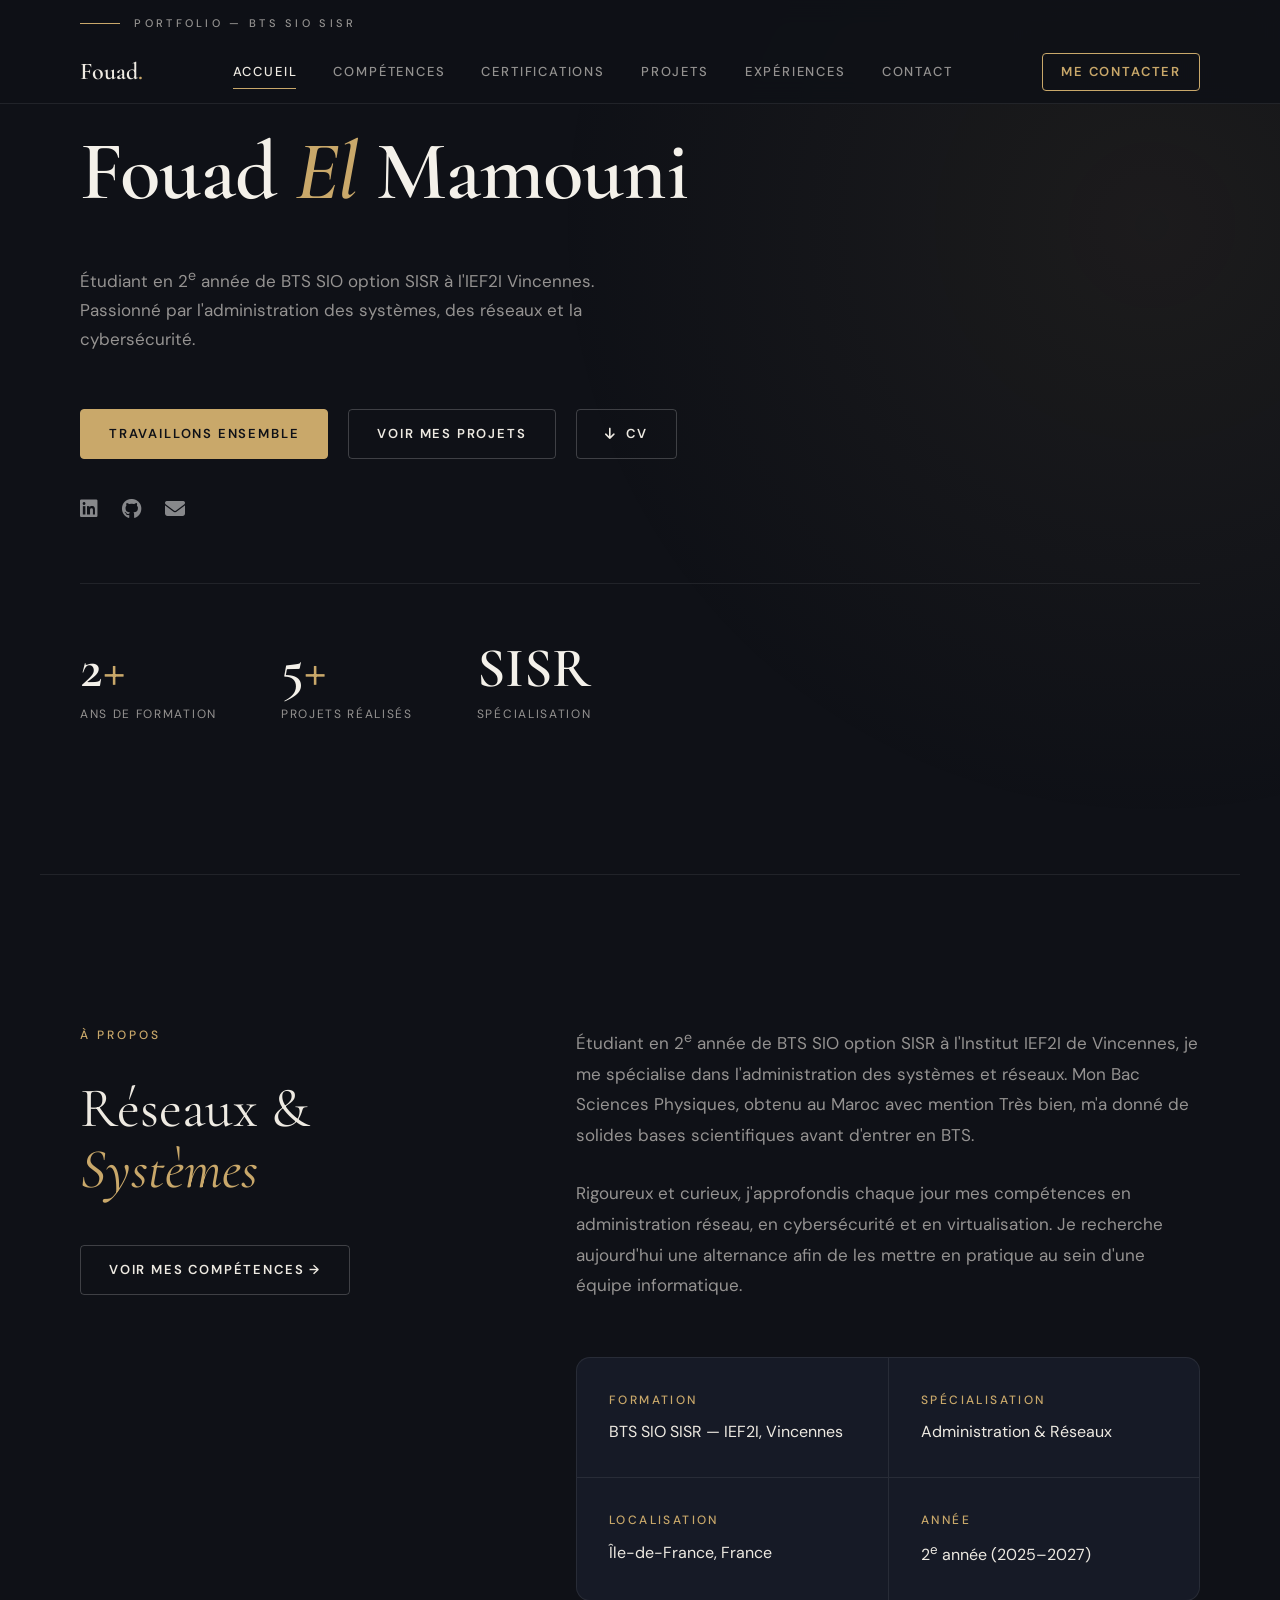
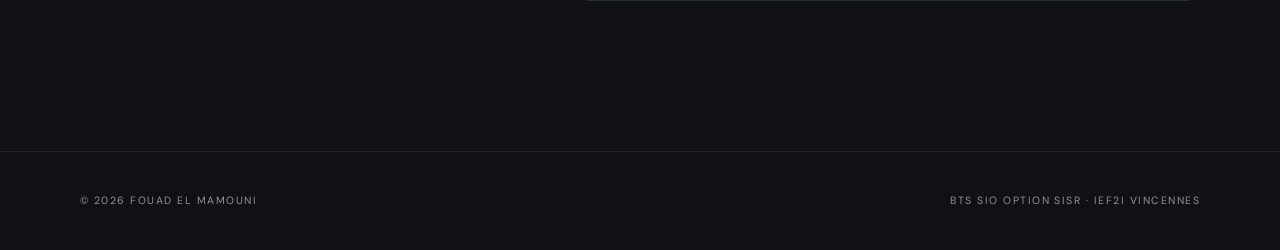
==== index.html @ dfbf0dc3 "Add files via upload" ====
<!DOCTYPE html>
<html lang="fr">
<head>
    <meta charset="UTF-8">
    <meta name="viewport" content="width=device-width, initial-scale=1.0">

    <title>Fouad El Mamouni — Portfolio BTS SIO SISR</title>
    <meta name="description" content="Portfolio de Fouad El Mamouni, étudiant en 2e année de BTS SIO option SISR à l'IEF2I Vincennes : administration systèmes, réseaux et cybersécurité.">
    <meta name="theme-color" content="#0F1117">

    <!-- Open Graph : aperçu lors d'un partage sur les réseaux sociaux -->
    <meta property="og:type" content="website">
    <meta property="og:title" content="Fouad El Mamouni — Portfolio BTS SIO SISR">
    <meta property="og:description" content="Portfolio de Fouad El Mamouni, étudiant en 2e année de BTS SIO option SISR à l'IEF2I Vincennes : administration systèmes, réseaux et cybersécurité.">
    <meta property="og:locale" content="fr_FR">
    <!-- À compléter quand le site sera en ligne :
    <meta property="og:url" content="https://votre-domaine.fr/index.html">
    <meta property="og:image" content="https://votre-domaine.fr/apercu.png">
    -->

    <!-- Google Fonts : Cormorant Garamond (titres) et DM Sans (texte, menu, boutons) -->
    <link rel="preconnect" href="https://fonts.googleapis.com">
    <link rel="preconnect" href="https://fonts.gstatic.com" crossorigin>
    <link href="https://fonts.googleapis.com/css2?family=Cormorant+Garamond:ital,wght@0,400;0,500;0,600;1,400;1,500;1,600&family=DM+Sans:wght@400;500;700&display=swap" rel="stylesheet">

    <!-- Font Awesome (version gratuite) : les icônes, chargées depuis le CDN cdnjs -->
    <link rel="stylesheet" href="https://cdnjs.cloudflare.com/ajax/libs/font-awesome/6.5.2/css/all.min.css" crossorigin="anonymous" referrerpolicy="no-referrer">

    <!-- Feuille de style commune à toutes les pages -->
    <link rel="stylesheet" href="style.css">
</head>
<body>

    <!-- Écran de chargement : il disparaît tout seul en CSS, même sans JavaScript -->
    <div class="ecran-chargement" aria-hidden="true">
        <div class="ecran-points"><span></span><span></span><span></span></div>
        <div class="ecran-barre"></div>
    </div>

    <!-- Barre dorée qui avance pendant le défilement (décorative) -->
    <div class="barre-progression" aria-hidden="true"></div>

    <header>
        <p class="etiquette etiquette-header">Portfolio — BTS SIO SISR</p>
        <a href="index.html" class="logo">Fouad<span>.</span></a>
        <nav aria-label="Menu principal">
            <ul>
                <li><a href="index.html" class="actif" aria-current="page">Accueil</a></li>
                <li><a href="competences.html">Compétences</a></li>
                <li><a href="certifications.html">Certifications</a></li>
                <li><a href="projets.html">Projets</a></li>
                <li><a href="experiences.html">Expériences</a></li>
                <li><a href="contact.html">Contact</a></li>
            </ul>
        </nav>
        <a href="contact.html" class="bouton bouton-contour bouton-header">Me contacter</a>
    </header>

    <main>
        <section id="accueil">
            <h1><span>Fouad</span> <em>El</em> <span>Mamouni</span></h1>
            <p class="presentation">Étudiant en 2<sup>e</sup> année de BTS SIO option SISR à l'IEF2I Vincennes. Passionné par l'administration des systèmes, des réseaux et la cybersécurité.</p>

            <div class="boutons">
                <a href="contact.html" class="bouton bouton-plein">Travaillons ensemble</a>
                <a href="projets.html" class="bouton bouton-contour">Voir mes projets</a>
                <!-- Téléchargement du CV : le fichier cv.pdf doit être à côté de index.html -->
                <a href="cv.pdf" download class="bouton bouton-contour"><i class="fa-solid fa-arrow-down" aria-hidden="true"></i>CV</a>
            </div>

            <!-- Icônes sociales : le texte lu par les lecteurs d'écran est dans aria-label -->
            <ul class="icones-sociales">
                <li>
                    <!-- LIEN LINKEDIN À AJOUTER : remplace # par l'adresse de ton profil -->
                    <a href="#" aria-label="LinkedIn"><i class="fa-brands fa-linkedin" aria-hidden="true"></i></a>
                </li>
                <li>
                    <!-- LIEN GITHUB À AJOUTER : remplace # par l'adresse de ton profil -->
                    <a href="#" aria-label="GitHub"><i class="fa-brands fa-github" aria-hidden="true"></i></a>
                </li>
                <li>
                    <a href="mailto:fouadmamouni50@gmail.com" aria-label="M'envoyer un e-mail"><i class="fa-solid fa-envelope" aria-hidden="true"></i></a>
                </li>
            </ul>

            <!-- Chiffres clés : le « + » doré est décoratif (aria-hidden) -->
            <ul class="chiffres-cles">
                <li>
                    <span class="chiffre">2<span class="plus" aria-hidden="true">+</span></span>
                    <span class="chiffre-texte">Ans de formation</span>
                </li>
                <li>
                    <span class="chiffre">5<span class="plus" aria-hidden="true">+</span></span>
                    <span class="chiffre-texte">Projets réalisés</span>
                </li>
                <li>
                    <span class="chiffre">SISR</span>
                    <span class="chiffre-texte">Spécialisation</span>
                </li>
            </ul>
        </section>

        <!-- À propos : 2 colonnes sur ordinateur (40 % / 60 %), 1 colonne sur mobile -->
        <section id="a-propos" class="a-propos">
            <!-- Colonne gauche : étiquette, titre et bouton -->
            <div>
                <p class="etiquette">À propos</p>
                <h2>Réseaux &amp; <em>Systèmes</em></h2>
                <a href="competences.html" class="bouton bouton-contour">Voir mes compétences <span aria-hidden="true">→</span></a>
            </div>

            <!-- Colonne droite : présentation et informations -->
            <div class="a-propos-texte">
                <p>Étudiant en 2<sup>e</sup> année de BTS SIO option SISR à l'Institut IEF2I de Vincennes, je me spécialise dans l'administration des systèmes et réseaux. Mon Bac Sciences Physiques, obtenu au Maroc avec mention Très bien, m'a donné de solides bases scientifiques avant d'entrer en BTS.</p>
                <p>Rigoureux et curieux, j'approfondis chaque jour mes compétences en administration réseau, en cybersécurité et en virtualisation. Je recherche aujourd'hui une alternance afin de les mettre en pratique au sein d'une équipe informatique.</p>

                <dl class="infos">
                    <div>
                        <dt>Formation</dt>
                        <dd>BTS SIO SISR — IEF2I, Vincennes</dd>
                    </div>
                    <div>
                        <dt>Spécialisation</dt>
                        <dd>Administration &amp; Réseaux</dd>
                    </div>
                    <div>
                        <dt>Localisation</dt>
                        <dd>Île-de-France, France</dd>
                    </div>
                    <div>
                        <dt>Année</dt>
                        <dd>2<sup>e</sup> année (2025–2027)</dd>
                    </div>
                </dl>
            </div>
        </section>
    </main>

    <footer>
        <div class="footer-contenu">
            <p>&copy; 2026 Fouad El Mamouni</p>
            <p>BTS SIO option SISR · IEF2I Vincennes</p>
        </div>
    </footer>

    <!-- Bouton rond pour remonter (c'est un lien : il fonctionne même sans JavaScript) -->
    <a href="#top" class="retour-haut" aria-label="Remonter en haut de la page">↑</a>

    <!-- Script commun à toutes les pages -->
    <script src="script.js"></script>

</body>
</html>
---- style.css ----
/* ===== 1. Variables : couleurs et polices, définies une seule fois ===== */
:root {
    --fond: #0F1117;                            /* fond très sombre */
    --or: #C9A86A;                              /* accent doré */
    --texte: #EEEAE2;                           /* blanc cassé */
    --texte-doux: rgba(238, 234, 226, 0.6);     /* gris clair (le blanc cassé, plus transparent) */
    --carte: rgba(255, 255, 255, 0.03);         /* fond des cartes, à peine plus clair */
    --bordure: rgba(255, 255, 255, 0.08);       /* bordure très fine */
    --bordure-forte: rgba(255, 255, 255, 0.18); /* bordure un peu plus visible (schéma) */
    --bordure-or: rgba(201, 168, 106, 0.45);    /* le doré, plus transparent */
    --fond-header: rgba(15, 17, 23, 0.85);      /* le fond, légèrement transparent */

    --serif: "Cormorant Garamond", Georgia, "Times New Roman", serif;
    --sans: "DM Sans", "Segoe UI", Arial, sans-serif;

    --rayon: 16px;                              /* arrondi des cartes */
    --espacement-lettres: 0.2em;                /* pour les majuscules espacées */

    --texte-nom: #F4F1EA;                       /* blanc cassé du grand nom de l'accueil */

    /* Le conteneur commun à toute la page (header, sections, footer) */
    --conteneur: 1200px;                        /* largeur maximale, marges comprises */
    --gouttiere: 20px;                          /* marge intérieure à gauche et à droite (40px sur ordinateur) */
    /* Marge à gauche et à droite d'un bloc pleine largeur (header, footer) pour que son contenu
       s'aligne sur le conteneur : au moins la gouttière, plus la moitié de l'espace au-delà de 1200px */
    --marge-conteneur: max(var(--gouttiere), calc((100% - var(--conteneur)) / 2 + var(--gouttiere)));

    --ecart-menu: 28px;                         /* écart entre les liens du menu (mobile) */
}

/* Entre 900 et 1199px : gouttière de 40px, liens du menu plus serrés (22px) */
@media (min-width: 900px) {
    :root {
        --gouttiere: 40px;
        --ecart-menu: 22px;
    }
}

/* À partir de 1200px : écart normal entre les liens du menu (36px) */
@media (min-width: 1200px) {
    :root {
        --ecart-menu: 36px;
    }
}

/* ===== 2. Base : réglages appliqués à toute la page ===== */
*,
*::before,
*::after {
    box-sizing: border-box; /* la bordure et le padding sont inclus dans la largeur */
}

html {
    scroll-behavior: smooth;    /* défilement doux vers les sections */
    scroll-padding-top: 8.5rem; /* laisse la place au header collant (3 lignes sur mobile) */
}

body {
    margin: 0;
    background-color: var(--fond);
    color: var(--texte);
    font-family: var(--sans);
    font-size: 16px;          /* taille du texte normal */
    line-height: 1.7;
    -webkit-font-smoothing: antialiased;
}

/* Halo lumineux très discret à droite, fixe pendant le défilement */
body::before {
    content: "";
    position: fixed;
    inset: 0;
    z-index: -1;            /* derrière tout le contenu */
    pointer-events: none;   /* ne bloque pas les clics */
    background: radial-gradient(circle at 90% 25%, rgba(201, 168, 106, 0.07), transparent 45%);
}

h1, h2, h3 {
    font-family: var(--serif);
    font-weight: 500;
    line-height: 1.1;
    margin: 0 0 1rem;
}

p {
    margin: 0 0 1rem;
}

a {
    color: var(--or);
    text-underline-offset: 4px;
}

/* Le mot mis en valeur dans les grands titres : italique doré */
h1 em,
h2 em {
    font-style: italic;
    color: var(--or);
}

/* Contour doré visible quand on navigue au clavier (touche Tab) */
a:focus-visible {
    outline: 1px solid var(--or);
    outline-offset: 4px;
    border-radius: 4px;
}

/* ===== 3. Barre de progression du défilement (pilotée par le JavaScript) ===== */
.barre-progression {
    position: fixed;
    top: 0;
    left: 0;
    z-index: 30;
    width: 100%;
    height: 2px;
    background-color: var(--or);
    transform: scaleX(0);       /* 0 = vide, 1 = pleine largeur */
    transform-origin: left;
}

/* ===== 4. Header collé en haut de l'écran ===== */
/* Sur mobile : l'étiquette, puis le logo et le bouton, puis le menu qui défile horizontalement */
header {
    position: sticky;
    top: 0;
    z-index: 20; /* reste au-dessus du contenu pendant le défilement */
    display: flex;
    flex-wrap: wrap;
    align-items: center;
    justify-content: space-between;
    column-gap: 16px; /* espace minimum entre le logo, le menu et le bouton */
    /* le fond reste sur toute la largeur, mais le contenu s'aligne sur le conteneur */
    padding: 14px var(--marge-conteneur) 0; /* header moins haut (avant : 1rem en haut) */
    background-color: var(--fond-header);
    backdrop-filter: blur(12px);          /* floute le contenu qui passe dessous */
    -webkit-backdrop-filter: blur(12px);  /* même chose pour Safari */
    border-bottom: 1px solid var(--bordure);
}

/* L'étiquette « PORTFOLIO — BTS SIO SISR » au-dessus, sur toute la largeur :
   texte gris clair, petite ligne dorée devant.
   « header .etiquette-header » est plus précis que « .etiquette » (section 7) : ses réglages l'emportent */
header .etiquette-header {
    flex-basis: 100%;
    gap: 0.9rem;
    margin-bottom: 8px;   /* seulement 8px d'écart avec la ligne du logo */
    color: var(--texte-doux);
    font-size: 11px;
    letter-spacing: 0.3em;
}

/* La petite ligne dorée devant l'étiquette du header (les étiquettes des sections n'en ont plus) */
header .etiquette-header::before {
    content: "";
    flex-shrink: 0;
    width: 2.5rem;
    height: 1px;
    background-color: var(--or);
}

/* « Fouad. » en serif, avec le point en doré : 24px */
.logo {
    font-family: var(--serif);
    font-size: 24px;
    font-weight: 600;
    line-height: 1;
    color: var(--texte);
    text-decoration: none;
}

.logo span {
    color: var(--or);
}

/* Le menu passe sous le logo, sur toute la largeur, et défile horizontalement */
nav {
    order: 3;
    width: calc(100% + 2 * var(--gouttiere));   /* va jusqu'aux bords de l'écran */
    margin: 0.5rem calc(-1 * var(--gouttiere)) 0;
    overflow-x: auto;
    scrollbar-width: none;        /* cache la barre de défilement (Firefox) */
}

nav::-webkit-scrollbar {
    display: none;                /* cache la barre de défilement (Chrome, Safari) */
}

nav ul {
    display: flex;
    gap: var(--ecart-menu);       /* 28px sur mobile, 22px de 900 à 1199px, 36px dès 1200px (voir :root) */
    width: max-content;           /* les liens restent sur une seule ligne */
    margin: 0;
    padding: 0 var(--gouttiere);  /* le 1er lien s'aligne sur le logo */
    list-style: none;
}

nav a {
    position: relative;
    display: block;
    padding: 0.7rem 0;
    color: var(--texte-doux);
    font-size: 13px;              /* une seule taille, sur toutes les largeurs d'écran */
    font-weight: 500;
    letter-spacing: 0.14em;
    text-transform: uppercase;
    text-decoration: none;
    white-space: nowrap;
    transition: color 0.25s;
}

/* Le soulignement doré, caché par défaut (largeur 0) */
nav a::after {
    content: "";
    position: absolute;
    left: 0;
    right: 0.14em; /* compense l'espace après la dernière lettre */
    bottom: 0.35rem;
    height: 1px;
    background-color: var(--or);
    transform: scaleX(0);
    transform-origin: left;
    transition: transform 0.3s;
}

/* Au survol et sur la section active (classe ajoutée par le JavaScript) */
nav a:hover,
nav a.actif {
    color: var(--texte);
}

nav a:hover::after,
nav a.actif::after {
    transform: scaleX(1);
}

/* Le bouton « Me contacter » du header : rectangulaire, plus compact, bordure et texte dorés ;
   caché sous 900px (il réapparaît plus bas).
   « header .bouton-header » est plus précis que « .bouton » (section 5) : ses réglages l'emportent */
header .bouton-header {
    display: none;
    padding: 10px 18px;
    font-size: 13px;
    border-color: var(--or);
    color: var(--or);
    white-space: nowrap;
}

header .bouton-header:hover {
    background-color: var(--or);
    border-color: var(--or);
    color: var(--fond);
}

/* ===== 5. Boutons (les mêmes sur tout le site) ===== */
/* Base commune : rectangulaires avec coins légèrement arrondis (plus de pilule),
   DM Sans 13px, graisse 600, majuscules espacées */
.bouton {
    display: inline-block;
    padding: 16px 28px;
    border: 1px solid var(--or);
    border-radius: 4px;
    font-family: var(--sans);
    font-size: 13px;
    font-weight: 600;
    line-height: 1.2;
    letter-spacing: 0.14em;
    text-transform: uppercase;
    text-decoration: none;
    text-align: center;
    transition: background-color 0.25s, color 0.25s, border-color 0.25s, transform 0.25s, box-shadow 0.25s;
}

/* Bouton plein : fond doré, texte sombre */
.bouton-plein {
    background-color: var(--or);
    color: var(--fond);
}

.bouton-plein:hover {
    transform: translateY(-2px);
    box-shadow: 0 10px 30px rgba(201, 168, 106, 0.25);
}

/* Bouton à bordure : bordure fine gris clair, texte blanc ; la bordure devient dorée au survol */
.bouton-contour {
    background-color: transparent;
    border-color: rgba(255, 255, 255, 0.2);
    color: var(--texte);
}

.bouton-contour:hover {
    border-color: var(--or);
}

/* Groupe de boutons (passent l'un sous l'autre si l'écran est étroit) */
.boutons {
    display: flex;
    flex-wrap: wrap;
    gap: 1rem;
}

/* ===== 6. Sections : beaucoup d'espace et une fine ligne de séparation ===== */
/* Chaque section est le conteneur commun : 1200px maximum, centré, gouttière à gauche et à droite */
section {
    max-width: var(--conteneur);
    margin: 0 auto;
    padding: 5.5rem var(--gouttiere);
}

section + section {
    border-top: 1px solid var(--bordure);
}

/* Grand titre de section (le même sur toutes les pages, dont « Réseaux & Systèmes ») :
   38px minimum, 4,5 % de l'écran, 56px maximum.
   .titre-page : le titre principal (h1) des pages autres que l'accueil, même style qu'un h2 */
h2,
.titre-page {
    font-size: clamp(38px, 4.5vw, 56px);
    font-weight: 400;
    line-height: 1.1;
    max-width: 16ch;
    margin-bottom: 3rem;
}

/* Sous le titre de page vient une phrase d'introduction : moins d'espace */
.titre-page {
    margin-bottom: 1.5rem;
}

/* ===== 7. Étiquette dorée de section (la même sur toutes les pages) ===== */
/* Juste le texte doré en majuscules espacées, sans ligne devant : 13px, espacement 0.25em */
.etiquette {
    display: flex;
    align-items: center;
    margin-bottom: 32px;   /* espace entre l'étiquette et le titre */
    color: var(--or);
    font-size: 12px;
    font-weight: 500;
    letter-spacing: 0.25em;
    text-transform: uppercase;
}

/* ===== 8. Accroche ===== */
/* Un petit espace en haut pour que le nom ne touche pas le header */
#accueil {
    padding-top: 24px;
}

/* Le nom en très grand, sur une seule ligne : « Fouad El Mamouni ».
   Taille fluide : 40px minimum, 6,5 % de la largeur de l'écran, 92px maximum.
   Sur un écran étroit, il passe à la ligne entre les mots, jamais au milieu d'un mot */
#accueil h1 {
    margin: 0;
    font-family: var(--serif);
    font-size: clamp(40px, 6.5vw, 92px);
    font-weight: 600;
    line-height: 1.05;
    letter-spacing: -0.01em;
    color: var(--texte-nom);  /* « Fouad » et « Mamouni » */
    overflow-wrap: normal;    /* ne coupe jamais un mot */
    hyphens: none;            /* pas de trait d'union automatique */
}

/* « El » : italique doré, même graisse que le reste du nom */
#accueil h1 em {
    font-style: italic;
    font-weight: 600;
    color: var(--or);
}

/* Le texte de présentation : 17px, gris clair, 540px de large au maximum
   (une seule règle, sur toutes les largeurs d'écran) */
.presentation {
    max-width: 540px;
    margin: 48px 0 56px;
    color: var(--texte-doux);
    font-size: 17px;
    line-height: 1.7;
}

/* Les boutons de l'accroche : 20px d'écart */
#accueil .boutons {
    gap: 20px;
}

/* Les icônes sociales sous les boutons : seules (sans cercle ni fond), côte à côte, 24px d'écart */
.icones-sociales {
    display: flex;
    gap: 24px;
    margin: 40px 0 0;
    padding: 0;
    list-style: none;
}

.icones-sociales a {
    display: block;
    color: rgba(255, 255, 255, 0.5);   /* gris clair */
    font-size: 20px;
    line-height: 1;
    transition: color 0.25s;
}

/* Dorées au survol */
.icones-sociales a:hover {
    color: var(--or);
}

/* Les chiffres clés : une fine ligne grise sur toute la largeur, 64px sous les icônes,
   puis 3 éléments côte à côte, alignés à gauche, 64px d'écart ;
   sur un écran étroit, ils passent à la ligne proprement */
.chiffres-cles {
    display: flex;
    flex-wrap: wrap;
    gap: 32px 64px;
    margin: 64px 0 0;
    padding: 56px 0 0;
    border-top: 1px solid var(--bordure);
    list-style: none;
}

/* Le chiffre (ou « SISR ») : Cormorant Garamond, 56px, blanc cassé */
.chiffre {
    display: block;
    font-family: var(--serif);
    font-size: 56px;
    font-weight: 600;
    line-height: 1;
    color: var(--texte-nom);
}

/* Le « + » doré décoratif après le chiffre, même taille */
.chiffre .plus {
    color: var(--or);
}

/* Le texte sous le chiffre : 12px, majuscules espacées, gris, 8px sous le chiffre */
.chiffre-texte {
    display: block;
    margin-top: 8px;
    color: var(--texte-doux);
    font-size: 12px;
    letter-spacing: 0.14em;
    text-transform: uppercase;
}

/* ===== 8 bis. À propos ===== */
/* Sur mobile : une seule colonne */
.a-propos {
    display: grid;
    grid-template-columns: 1fr;
    gap: 2.5rem;
}

.a-propos h2 {
    margin-bottom: 44px;   /* espace entre le titre et le bouton (avant : 32px) */
}

.a-propos h2 em {
    display: block; /* « Systèmes » passe à la ligne */
}

/* Les 2 paragraphes : 17px, gris clair, interligne confortable, 28px entre les deux
   (une seule règle, sur toutes les largeurs d'écran) */
.a-propos-texte p {
    margin-bottom: 28px;
    color: var(--texte-doux);
    font-size: 17px;
    line-height: 1.8;
}

/* La grille d'informations : 4 cases en 2 × 2 (sur toutes les tailles d'écran),
   dans un cadre arrondi au fond un peu plus clair et légèrement bleuté */
.infos {
    display: grid;
    grid-template-columns: repeat(2, minmax(0, 1fr));
    margin: 56px 0 0;     /* espace entre le texte et la grille (avant : 40px) */
    background-color: #161A26;
    border: 1px solid var(--bordure);
    border-radius: 14px;
    overflow: hidden; /* les coins arrondis s'appliquent aussi aux cases */
}

/* Sur mobile, les cases ne font que 175px de large : 20px de marge intérieure (32px plus bas, dès 768px) */
.infos div {
    padding: 20px;
}

/* Fines lignes de séparation : sous la 1re rangée (cases 3 et 4), et entre les 2 colonnes (cases 2 et 4) */
.infos div:nth-child(n + 3) {
    border-top: 1px solid var(--bordure);
}

.infos div:nth-child(even) {
    border-left: 1px solid var(--bordure);
}

/* Étiquette de la case : 12px (une seule règle) */
.infos dt {
    margin-bottom: 0.5rem;
    color: var(--or);
    font-size: 12px;
    font-weight: 500;
    letter-spacing: var(--espacement-lettres);
    text-transform: uppercase;
}

/* Valeur de la case : 16px (une seule règle) */
.infos dd {
    margin: 0;
    color: var(--texte);
    font-size: 16px;
}

/* ===== 8 ter. Compétences ===== */
/* Titre sur 2 lignes : le mot en italique doré passe à la ligne */
.titre-2-lignes em {
    display: block;
}

/* Phrase d'introduction, avec une fine ligne de séparation en dessous */
.intro-section {
    max-width: 62ch;
    margin-bottom: 3rem;
    padding-bottom: 3rem;
    border-bottom: 1px solid var(--bordure);
    color: var(--texte-doux);
    font-size: 1.05rem;
}

/* Les mots en gras blanc dans les paragraphes gris */
#competences strong {
    color: var(--texte);
    font-weight: 700;
}

/* Base commune : carte d'introduction, cartes de compétences, carte projet */
.carte-intro,
.carte-competence,
.carte-projet {
    background-color: var(--carte);
    border: 1px solid var(--bordure);
    border-radius: var(--rayon);
}

/* Carte d'introduction : bordure dorée plus épaisse à gauche */
.carte-intro {
    padding: 2rem 1.5rem;
    border-left: 3px solid var(--or);
}

.carte-intro p {
    color: var(--texte-doux);
}

/* Petites pastilles avec icône (fond sombre, bordure fine) */
.pastilles {
    display: flex;
    flex-wrap: wrap;
    gap: 0.6rem;
    margin: 1.75rem 0 0;
    padding: 0;
    list-style: none;
}

.pastilles li {
    display: inline-flex;
    align-items: center;
    gap: 0.5rem;
    padding: 0.45rem 0.95rem;
    background-color: var(--fond);
    border: 1px solid var(--bordure-forte);
    border-radius: 999px;
    font-size: 0.82rem;
}

.pastilles i {
    color: var(--or);
}

/* Une catégorie : icône dorée + titre serif, fine ligne en dessous */
.categorie {
    margin-top: 4.5rem;
}

.titre-categorie {
    display: flex;
    align-items: center;
    gap: 0.85rem;
    margin-bottom: 2rem;
    padding-bottom: 1.1rem;
    border-bottom: 1px solid var(--bordure);
    font-size: 1.9rem;
}

.titre-categorie i {
    color: var(--or);
    font-size: 1.1rem;
}

/* La grille de cartes : 1 colonne sur mobile (2 et 3 colonnes plus bas, dans les media queries) */
.grille-competences {
    display: grid;
    grid-template-columns: 1fr;
    gap: 1.25rem;
}

/* Une carte de compétence : en colonne, pour pouvoir pousser les étiquettes en bas */
.carte-competence {
    display: flex;
    flex-direction: column;
    padding: 1.75rem 1.5rem;
    transition: border-color 0.3s;
}

.carte-competence:hover {
    border-color: var(--bordure-or);
}

.carte-competence h4 {
    display: flex;
    align-items: center;
    gap: 0.75rem;
    margin: 0 0 0.75rem;
    font-family: var(--sans);
    font-size: 1rem;
    font-weight: 700;
    color: var(--texte);
}

.carte-competence h4 i {
    width: 1.25rem;       /* toutes les icônes ont la même largeur : les titres sont alignés */
    text-align: center;
    color: var(--or);
}

.carte-competence p {
    margin-bottom: 1.5rem;
    color: var(--texte-doux);
    font-size: 0.92rem;
}

/* Les étiquettes en majuscules, poussées en bas de la carte par margin-top: auto */
.tags {
    display: flex;
    flex-wrap: wrap;
    gap: 0.45rem;
    margin: auto 0 0;
    padding: 0;
    list-style: none;
}

.tags li {
    padding: 0.3rem 0.75rem;
    border: 1px solid var(--bordure-or);
    border-radius: 999px;
    color: var(--or);
    font-size: 0.62rem;
    font-weight: 500;
    letter-spacing: 0.14em;
    text-transform: uppercase;
}

/* Qualités professionnelles : grandes pastilles arrondies */
.qualites {
    display: flex;
    flex-wrap: wrap;
    gap: 0.85rem;
    margin: 0;
    padding: 0;
    list-style: none;
}

.qualites li {
    display: inline-flex;
    align-items: center;
    gap: 0.7rem;
    padding: 0.85rem 1.4rem;
    background-color: var(--carte);
    border: 1px solid var(--bordure);
    border-radius: 999px;
    color: var(--texte);
    font-size: 0.95rem;
}

.qualites i {
    color: var(--or);
}

/* Carte « Projet d'avenir » */
.carte-projet {
    margin-top: 4.5rem;
    padding: 2.5rem 1.5rem;
}

.carte-projet .etiquette-carte {
    display: flex;
    align-items: center;
    gap: 0.6rem;
}

.carte-projet h3 {
    font-size: clamp(2.2rem, 6vw, 3.4rem);
    font-weight: 400;
    margin-bottom: 1.5rem;
}

.carte-projet h3 em {
    font-style: italic;
    color: var(--or);
}

.carte-projet p {
    max-width: 62ch;
    color: var(--texte-doux);
}

/* Le parcours : pastilles reliées par des flèches (vers le bas sur mobile) */
.parcours {
    display: flex;
    flex-direction: column;
    align-items: flex-start;
    gap: 0.75rem;
    margin: 2rem 0 2.5rem;
    padding: 0;
    list-style: none;
}

.parcours li {
    display: flex;
    flex-direction: column;
    align-items: flex-start;
    gap: 0.75rem;
}

/* La flèche dorée avant chaque étape sauf la 1re ; « / "" » la cache aux lecteurs d'écran */
.parcours li + li::before {
    content: "→";
    content: "→" / "";
    margin-left: 1.25rem;
    color: var(--or);
    font-size: 1.3rem;
    line-height: 1;
    transform: rotate(90deg); /* la flèche pointe vers le bas */
}

.parcours span {
    padding: 0.7rem 1.2rem;
    background-color: var(--fond);
    border: 1px solid var(--bordure-or);
    border-radius: 1.5rem;
    font-size: 0.88rem;
}

/* Espace entre l'icône et le texte dans un bouton */
.bouton i {
    margin-right: 0.6rem;
}

/* ===== 9. Étiquette dorée en haut d'une carte (ex : « PROJET D'AVENIR » dans competences.html) ===== */
.etiquette-carte {
    margin-bottom: 1rem;
    color: var(--or);
    font-size: 12px;          /* même taille que les autres étiquettes dorées */
    font-weight: 500;
    letter-spacing: var(--espacement-lettres);
    text-transform: uppercase;
}

/* ===== 12. Certifications ===== */
/* Texte caché à l'écran mais lu par les lecteurs d'écran (réutilisable partout) */
.visuellement-cache {
    position: absolute;
    width: 1px;
    height: 1px;
    margin: -1px;
    padding: 0;
    overflow: hidden;
    clip: rect(0, 0, 0, 0);
    white-space: nowrap;
    border: 0;
}

/* Une sous-partie : étiquette + titre serif dont un mot est en italique doré */
.sous-partie + .sous-partie {
    margin-top: 5rem;
}

.titre-sous-partie {
    font-size: clamp(2rem, 5vw, 2.8rem);
    font-weight: 400;
    margin-bottom: 2rem;
}

.titre-sous-partie em {
    font-style: italic;
    color: var(--or);
}

/* Grilles : 1 colonne sur mobile (2 colonnes sur ordinateur, voir plus bas) */
.grille-certifs,
.grille-parcours {
    display: grid;
    grid-template-columns: 1fr;
    gap: 1.5rem;
}

/* Base commune des cartes de cette section */
.carte-certif,
.carte-liste {
    padding: 2.25rem 1.5rem;
    background-color: var(--carte);
    border: 1px solid var(--bordure);
    border-radius: var(--rayon);
    transition: border-color 0.3s;
}

.carte-certif:hover,
.carte-liste:hover {
    border-color: var(--bordure-or);
}

/* Carte de formation : contenu centré, en colonne */
.carte-certif {
    display: flex;
    flex-direction: column;
    align-items: center;
    text-align: center;
}

.carte-certif h4 {
    margin: 0 0 0.4rem;
    font-family: var(--serif);
    font-size: 1.75rem;
    font-weight: 500;
    line-height: 1.15;
    color: var(--texte);
}

.organisme {
    margin-bottom: 0.4rem;
    color: var(--texte-doux);
    font-size: 0.85rem;
}

.date-certif {
    margin-bottom: 1.5rem;
    color: var(--or);
    font-size: 0.75rem;
    letter-spacing: 0.08em;
}

/* Les modules ANSSI : nom à gauche, score doré à droite, fines lignes */
.modules {
    width: 100%;
    margin: 0 0 1.75rem;
    padding: 0;
    list-style: none;
    text-align: left;
    font-size: 0.82rem;
}

.modules li {
    display: flex;
    justify-content: space-between;
    gap: 1rem;
    padding: 0.55rem 0;
    border-top: 1px solid var(--bordure);
    color: var(--texte-doux);
}

.modules li:last-child {
    border-bottom: 1px solid var(--bordure);
}

.score {
    flex-shrink: 0; /* le score ne passe jamais à la ligne */
    color: var(--or);
    font-weight: 500;
}

/* L'image du certificat, tout en haut de la carte (à la place de la médaille) :
   un clic ouvre le PDF dans un nouvel onglet */
.image-certif {
    display: block;
    width: 100%;
    margin-bottom: 1.5rem; /* espace avec le titre */
    cursor: zoom-in; /* loupe : on peut cliquer pour voir le certificat en grand */
}

/* Hauteur fixe (220px sur mobile, 260px à partir de 768px) : les deux images
   sont alignées côte à côte, chacune affichée en entier sur fond blanc */
.image-certif img {
    display: block;
    width: 100%;
    height: 220px;
    object-fit: contain;
    background-color: #fff;
    border: 1px solid var(--bordure-or); /* fine bordure dorée transparente */
    border-radius: 8px;
    box-shadow: 0 6px 18px rgba(0, 0, 0, 0.35); /* petite ombre */
    transition: transform 0.3s ease;
}

/* Léger zoom au survol (et au clavier) */
.image-certif:hover img,
.image-certif:focus-visible img {
    transform: scale(1.02);
}

/* Le bouton « Vérifier ↗ », poussé en bas de la carte */
/* (même taille que tous les boutons du site, pour la cohérence) */
.bouton-petit {
    margin-top: auto;
}

/* Cartes Diplômes et Langues */
.carte-liste h4 {
    display: flex;
    align-items: center;
    gap: 0.75rem;
    margin: 0 0 1.25rem;
    font-family: var(--serif);
    font-size: 1.6rem;
    font-weight: 500;
    color: var(--texte);
}

.carte-liste h4 i {
    color: var(--or);
    font-size: 1.05rem;
}

.lignes {
    margin: 0;
}

/* Chaque ligne : sur mobile, le détail passe sous le nom */
.lignes div {
    display: flex;
    flex-direction: column;
    gap: 0.2rem;
    padding: 0.95rem 0;
    border-top: 1px solid var(--bordure);
}

.lignes dt {
    color: var(--texte);
    font-weight: 500;
}

.lignes dd {
    margin: 0;
    color: var(--or);
    font-size: 0.85rem;
}

/* ===== 12 bis. Projets ===== */
/* --- Les 2 colonnes : l'une sous l'autre sur mobile --- */
.colonnes-projets {
    display: grid;
    grid-template-columns: 1fr;
    gap: 3.5rem 2rem;
    margin-top: 3.5rem;
}

/* En-tête de colonne : icône dans un carré, titre, et compteur à droite */
.entete-colonne {
    display: flex;
    align-items: center;
    gap: 0.9rem;
    margin-bottom: 0.4rem;
}

.icone-carre {
    display: grid;
    place-items: center;
    flex-shrink: 0;
    width: 2.5rem;
    height: 2.5rem;
    background-color: var(--fond);
    border: 1px solid var(--bordure-or);
    border-radius: 8px;
    color: var(--or);
}

.entete-colonne h3 {
    margin: 0;
    font-size: 1.8rem;
}

.compteur-colonne {
    display: grid;
    place-items: center;
    width: 2rem;
    height: 2rem;
    margin-left: auto; /* pousse le compteur tout à droite */
    border: 1px solid var(--bordure-or);
    border-radius: 50%;
    color: var(--or);
    font-size: 0.8rem;
    font-weight: 700;
}

.sous-titre-colonne {
    margin: 0 0 0 3.4rem; /* aligné avec le titre, après le carré */
    color: var(--texte-doux);
    font-size: 0.8rem;
}

.liste-projets {
    display: flex;
    flex-direction: column;
    gap: 1.5rem;
    margin-top: 1.5rem;
    padding-top: 1.5rem;
    border-top: 1px solid var(--bordure);
}

/* --- Une carte de projet --- */
.carte-projet-item {
    display: flex;
    flex-direction: column;
    overflow: hidden; /* la zone visuelle suit les coins arrondis */
    background-color: var(--carte);
    border: 1px solid var(--bordure);
    border-radius: var(--rayon);
    transition: border-color 0.3s;
}

.carte-projet-item:hover {
    border-color: var(--bordure-or);
}

/* La zone visuelle en haut : dégradé sombre avec un léger halo doré au centre */
.projet-visuel {
    position: relative; /* repère pour le badge et le grand numéro */
    display: flex;
    flex-direction: column;
    align-items: center;
    justify-content: center;
    gap: 1rem;
    height: 12rem;
    padding: 1.5rem;
    background:
        radial-gradient(circle at 50% 45%, rgba(201, 168, 106, 0.14), transparent 60%),
        linear-gradient(160deg, rgba(201, 168, 106, 0.06), rgba(15, 17, 23, 0.9));
    border-bottom: 1px solid var(--bordure);
}

.projet-visuel i {
    color: var(--or);
    font-size: 2.6rem;
}

.projet-visuel-titre {
    margin: 0;
    max-width: 26ch;
    color: var(--texte-doux);
    font-size: 0.62rem;
    letter-spacing: 0.22em;
    text-align: center;
    text-transform: uppercase;
}

/* Le badge « PROJET PERSO » / « EN STAGE » en haut à droite */
.badge {
    position: absolute;
    top: 1rem;
    right: 1rem;
    padding: 0.3rem 0.75rem;
    background-color: rgba(201, 168, 106, 0.12);
    border: 1px solid var(--bordure-or);
    border-radius: 999px;
    color: var(--or);
    font-size: 0.58rem;
    font-weight: 700;
    letter-spacing: 0.16em;
    text-transform: uppercase;
}

/* Le grand numéro très transparent en bas à droite */
.projet-numero {
    position: absolute;
    right: 1rem;
    bottom: 0.25rem;
    font-family: var(--serif);
    font-size: 4.5rem;
    font-style: italic;
    line-height: 1;
    color: rgba(201, 168, 106, 0.15);
}

/* Variante avec un schéma : zone plus haute (220px sur mobile, 320px à partir de 768px)
   et marges réduites pour que le cadre blanc prenne presque toute la place */
.projet-visuel-image {
    height: 220px;
    padding: 0.75rem;
}

/* Le badge et le numéro passent par-dessus le schéma, même pendant le zoom au survol.
   Le schéma est en « contain » : le badge tombe dans la bande blanche au-dessus du dessin,
   et le numéro, très transparent, ne cache rien */
.projet-visuel-image .badge,
.projet-visuel-image .projet-numero {
    z-index: 1;
}

/* Sur le fond blanc de l'image, le badge prend un fond sombre pour rester lisible */
.projet-visuel-image .badge {
    top: 0.75rem;
    right: 0.75rem;
    background-color: var(--fond-header);
}

/* Le cadre blanc autour du schéma (le schéma a un fond blanc) :
   toute la largeur de la zone, 8px de marge intérieure */
.cadre-schema {
    flex: 1;
    width: 100%;
    min-height: 0; /* permet à l'image de rétrécir dans la hauteur fixe */
    padding: 8px;
    background-color: #fff;
    border-radius: 0.75rem;
    cursor: zoom-in; /* loupe : on peut cliquer pour agrandir le schéma */
    transition: transform 0.3s ease;
}

/* Léger zoom au survol (et au clavier) pour montrer que le schéma est cliquable */
.cadre-schema:hover,
.cadre-schema:focus-visible {
    transform: scale(1.02);
}

/* Le schéma est affiché en entier, sans être coupé */
.cadre-schema img {
    display: block;
    width: 100%;
    height: 100%;
    object-fit: contain;
}

/* Variante avec un logo qui a déjà son propre fond (Zabbix) : pas de cadre blanc,
   le logo est centré dans la zone (220px sur mobile, 320px à partir de 768px) */
.projet-visuel-logo {
    height: 220px;
}

.projet-visuel-logo img {
    display: block;
    width: 240px;
    max-width: 100%; /* ne déborde jamais de la zone sur un petit écran */
    height: auto;
    border-radius: 6px; /* coins légèrement arrondis */
}

/* Variante « couverture » : la photo remplit toute la zone, sans cadre ni marge
   (220px sur mobile, 320px à partir de 768px, comme les zones avec image) */
.projet-visuel-couverture {
    height: 220px;
    padding: 0;
}

/* Le lien couvre toute la zone : un clic ouvre la photo en grand */
.lien-couverture {
    position: absolute;
    inset: 0;
    cursor: zoom-in; /* loupe : on peut cliquer pour agrandir la photo */
}

.lien-couverture img {
    display: block;
    width: 100%;
    height: 100%;
    object-fit: cover;
    object-position: center;
}

/* Léger dégradé sombre en bas de la photo pour que le numéro reste lisible */
.lien-couverture::after {
    content: "";
    position: absolute;
    inset: 0;
    background: linear-gradient(to bottom, transparent 45%, rgba(15, 17, 23, 0.7));
    pointer-events: none;
}

/* Le badge, la source et le numéro passent par-dessus la photo */
.projet-visuel-couverture .badge,
.projet-visuel-couverture .source-image,
.projet-visuel-couverture .projet-numero {
    z-index: 1;
}

/* Sur la photo, le badge prend un fond sombre pour rester lisible */
.projet-visuel-couverture .badge {
    background-color: var(--fond-header);
}

/* La source de l'image, en tout petit et en gris, dans le coin bas à gauche */
.source-image {
    position: absolute;
    left: 1rem;
    bottom: 0.75rem;
    color: var(--texte-doux);
    font-size: 11px;
    pointer-events: none; /* le clic passe à la photo en dessous */
}

/* Le contenu texte de la carte : il prend toute la hauteur libre */
.projet-corps {
    flex: 1;
    padding: 1.5rem;
}

.periode {
    margin-bottom: 0.4rem;
    color: var(--texte-doux);
    font-size: 0.75rem;
}

.projet-corps h4 {
    margin: 0 0 0.75rem;
    font-family: var(--serif);
    font-size: 1.6rem;
    font-weight: 500;
    line-height: 1.15;
    color: var(--texte);
}

.projet-corps > p:not(.periode) {
    margin-bottom: 1.25rem;
    color: var(--texte-doux);
    font-size: 0.92rem;
}

/* Étiquettes avec un petit point doré devant */
.tags-points {
    display: flex;
    flex-wrap: wrap;
    gap: 0.5rem 1.1rem;
    margin: 0;
    padding: 0;
    list-style: none;
}

.tags-points li {
    display: inline-flex;
    align-items: center;
    gap: 0.45rem;
    color: var(--texte);
    font-size: 0.66rem;
    font-weight: 500;
    letter-spacing: 0.14em;
    text-transform: uppercase;
}

.tags-points li::before {
    content: "";
    width: 5px;
    height: 5px;
    border-radius: 50%;
    background-color: var(--or);
}

/* Le bas de la carte, séparé par une fine ligne */
.projet-pied {
    padding: 1rem 1.5rem;
    border-top: 1px solid var(--bordure);
}

.bouton-preuves {
    display: inline-flex;
    align-items: center;
    gap: 0.55rem;
    padding: 0.5rem 0.9rem;
    border: 1px solid var(--bordure-forte);
    border-radius: 999px;
    color: var(--texte-doux);
    font-size: 0.66rem;
    font-weight: 500;
    letter-spacing: 0.14em;
    text-transform: uppercase;
    text-decoration: none;
    transition: border-color 0.25s, color 0.25s;
}

.bouton-preuves:hover {
    border-color: var(--or);
    color: var(--or);
}

.bouton-preuves i {
    color: var(--or);
}

/* Le petit compteur de preuves */
.compteur-preuves {
    display: grid;
    place-items: center;
    min-width: 1.35rem;
    height: 1.35rem;
    padding: 0 0.3rem;
    background-color: rgba(201, 168, 106, 0.15);
    border-radius: 999px;
    color: var(--or);
    font-size: 0.62rem;
    font-weight: 700;
    letter-spacing: 0;
}

/* ===== 12 ter. Expériences : frise verticale ===== */
/* La frise : la liste laisse une marge à gauche pour la ligne et les points */
.frise {
    position: relative; /* repère pour la ligne verticale */
    margin: 0;
    padding: 0 0 0 2.25rem;
    list-style: none;
}

/* La fine ligne dorée verticale, qui s'estompe vers le bas */
.frise::before {
    content: "";
    position: absolute;
    top: 0.5rem;
    bottom: 0;
    left: calc(0.55rem - 0.5px); /* centrée sous les points */
    width: 1px;
    background: linear-gradient(to bottom, var(--or), var(--bordure-or) 70%, transparent);
}

/* Une étape de la frise */
.etape-frise {
    position: relative; /* repère pour le point */
    padding-bottom: 4rem;
}

.etape-frise:last-child {
    padding-bottom: 0;
}

/* Le point doré entouré d'un cercle, posé sur la ligne */
.etape-frise::before {
    content: "";
    position: absolute;
    top: 0.55rem;
    left: -2.25rem;      /* revient dans la marge de gauche de la frise */
    width: 1.1rem;
    height: 1.1rem;
    border: 1px solid var(--or);
    border-radius: 50%;
    /* un petit disque doré au centre, entouré du fond sombre */
    background: radial-gradient(circle, var(--or) 0 3px, var(--fond) 3.5px);
    box-shadow: 0 0 0 5px rgba(201, 168, 106, 0.1); /* halo doré très léger */
}

/* En-tête d'une étape : titre puis badge (en dessous sur mobile) */
.frise-entete {
    display: flex;
    flex-direction: column;
    align-items: flex-start;
    gap: 0.85rem;
    margin-bottom: 0.9rem;
}

.frise-entete h3 {
    margin: 0;
    font-size: clamp(1.6rem, 4vw, 2.1rem);
    color: var(--texte);
}

/* Badge arrondi à bordure dorée, avec icône */
.badge-frise {
    display: inline-flex;
    align-items: center;
    gap: 0.5rem;
    flex-shrink: 0;
    padding: 0.4rem 0.85rem;
    border: 1px solid var(--bordure-or);
    border-radius: 999px;
    color: var(--or);
    font-size: 0.6rem;
    font-weight: 700;
    letter-spacing: 0.16em;
    text-transform: uppercase;
    white-space: nowrap;
}

/* Ligne d'infos : date et lieu, avec icônes dorées */
.frise-infos {
    display: flex;
    flex-wrap: wrap;
    gap: 0.4rem 1.5rem;
    margin: 0 0 1.1rem;
    padding: 0;
    list-style: none;
    color: var(--texte-doux);
    font-size: 0.82rem;
}

.frise-infos li {
    display: inline-flex;
    align-items: center;
    gap: 0.5rem;
}

.frise-infos i {
    color: var(--or);
}

.etape-frise > p {
    max-width: 70ch;
    color: var(--texte-doux);
}

/* Grille des missions : 1 colonne sur mobile (2 et 3 colonnes plus bas) */
.missions {
    display: grid;
    grid-template-columns: 1fr;
    gap: 0.9rem;
    margin: 1.75rem 0 0;
    padding: 0;
    list-style: none;
}

/* Une petite carte de mission : icône à gauche, texte à droite */
.missions li {
    display: flex;
    align-items: flex-start;
    gap: 0.85rem;
    padding: 1.1rem 1.2rem;
    background-color: var(--carte);
    border: 1px solid var(--bordure);
    border-radius: 12px;
    color: var(--texte-doux);
    font-size: 0.88rem;
    line-height: 1.55;
    transition: border-color 0.3s;
}

.missions li:hover {
    border-color: var(--bordure-or);
}

.missions i {
    flex-shrink: 0;
    width: 1.1rem;
    margin-top: 0.2rem;
    text-align: center;
    color: var(--or);
}

/* Les mots-clés en gras blanc */
.missions strong {
    color: var(--texte);
    font-weight: 700;
}

/* ===== 13. Contact ===== */
#contact {
    padding-bottom: 7rem;
}

/* Les 2 colonnes : l'une sous l'autre sur mobile */
.contact-colonnes {
    display: grid;
    grid-template-columns: 1fr;
    gap: 3rem;
}

.contact-texte {
    color: var(--texte-doux);
}

/* --- Carte des coordonnées --- */
.carte-contact {
    margin: 1.75rem 0 1.25rem;
    background-color: var(--carte);
    border: 1px solid var(--bordure);
    border-radius: var(--rayon);
    font-style: normal; /* le navigateur met <address> en italique par défaut */
}

.carte-contact ul {
    margin: 0;
    padding: 0;
    list-style: none;
}

/* Fine ligne entre chaque coordonnée */
.carte-contact li + li {
    border-top: 1px solid var(--bordure);
}

/* Une ligne : icône dorée, texte blanc, petite icône de lien à droite */
.ligne-contact {
    display: flex;
    align-items: center;
    gap: 1rem;
    padding: 1.1rem 1.25rem;
    color: var(--texte);
    font-size: 0.95rem;
    text-decoration: none;
    transition: color 0.25s;
}

a.ligne-contact:hover {
    color: var(--or);
}

.ligne-contact > i:first-child {
    width: 1.1rem;
    text-align: center;
    color: var(--or);
}

.ligne-contact span {
    flex: 1;
    min-width: 0;
    overflow-wrap: anywhere; /* l'adresse e-mail peut passer à la ligne sur petit écran */
}

.icone-lien {
    color: var(--texte-doux);
    font-size: 0.75rem;
}

/* Bouton sur toute la largeur (CV et envoi du formulaire) */
.bouton-large {
    display: block;
    width: 100%;
}

/* Un <button> n'hérite pas de la police : on la lui redonne, et un curseur main */
button.bouton {
    font-family: var(--sans);
    cursor: pointer;
}

/* --- Formulaire --- */
.formulaire {
    display: grid;
    gap: 1.25rem;
}

/* Nom et e-mail : l'un sous l'autre sur mobile, côte à côte sur ordinateur */
.champs-duo {
    display: grid;
    grid-template-columns: 1fr;
    gap: 1.25rem;
}

.champ {
    display: flex;
    flex-direction: column;
    gap: 0.5rem;
}

/* Étiquette en petites majuscules espacées grises */
.champ label {
    color: var(--texte-doux);
    font-size: 0.66rem;
    font-weight: 500;
    letter-spacing: var(--espacement-lettres);
    text-transform: uppercase;
}

/* L'astérisque des champs obligatoires */
.obligatoire {
    color: var(--or);
}

/* Les champs : fond légèrement plus clair, bordure fine, coins arrondis */
.champ input,
.champ textarea {
    width: 100%;
    padding: 0.9rem 1rem;
    background-color: var(--carte);
    border: 1px solid var(--bordure-forte);
    border-radius: 10px;
    color: var(--texte);
    font-family: var(--sans);
    font-size: 1rem; /* 16 px minimum : évite le zoom automatique sur iPhone */
    transition: border-color 0.25s, box-shadow 0.25s;
}

.champ textarea {
    min-height: 9rem;
    resize: vertical; /* on peut agrandir le message en hauteur seulement */
}

.champ input::placeholder,
.champ textarea::placeholder {
    color: rgba(238, 234, 226, 0.35);
}

/* Au focus : bordure dorée et halo doré léger (remplace le contour par défaut) */
.champ input:focus,
.champ textarea:focus {
    outline: none;
    border-color: var(--or);
    box-shadow: 0 0 0 3px rgba(201, 168, 106, 0.15);
}

/* Contour doré au clavier sur les boutons */
button:focus-visible {
    outline: 1px solid var(--or);
    outline-offset: 4px;
}

.note-formulaire {
    margin: -0.25rem 0 0;
    color: var(--texte-doux);
    font-size: 0.78rem;
    text-align: center;
}

/* ===== 14. Footer simple ===== */
/* Sur mobile : les 2 textes centrés l'un sous l'autre */
footer {
    padding: 2.5rem var(--marge-conteneur); /* aligné sur le conteneur, comme le header */
    border-top: 1px solid var(--bordure);
    color: var(--texte-doux);
    font-size: 0.66rem;
    letter-spacing: 0.14em;
    text-transform: uppercase;
}

.footer-contenu {
    display: flex;
    flex-direction: column;
    align-items: center;
    gap: 0.5rem;
    text-align: center;
}

footer p {
    margin: 0;
}

/* ===== 15. Bouton rond « remonter en haut » ===== */
/* Caché par défaut ; le JavaScript ajoute la classe « visible » après un peu de défilement */
.retour-haut {
    position: fixed;
    right: 1.25rem;
    bottom: calc(1.25rem + env(safe-area-inset-bottom, 0px));
    z-index: 20;
    display: grid;
    place-items: center;
    width: 3rem;
    height: 3rem;
    border: 1px solid var(--or);
    border-radius: 50%;
    background-color: var(--fond-header);
    color: var(--or);
    font-size: 1.1rem;
    text-decoration: none;
    opacity: 0;
    visibility: hidden;        /* aussi retiré de la navigation au clavier */
    transform: translateY(10px);
    transition: opacity 0.3s, visibility 0.3s, transform 0.3s, background-color 0.25s, color 0.25s;
}

.retour-haut.visible {
    opacity: 1;
    visibility: visible;
    transform: none;
}

.retour-haut:hover {
    background-color: var(--or);
    color: var(--fond);
}

/* ===== 16. Tablettes et plus (à partir de 768 px de large) ===== */
@media (min-width: 768px) {
    /* Plus d'espace vertical entre les sections (avant : 128px) ;
       les marges à gauche et à droite viennent de la gouttière */
    section {
        padding-top: 150px;
        padding-bottom: 150px;
    }

    /* Les boutons de l'accroche restent sur une seule ligne */
    #accueil .boutons {
        flex-wrap: nowrap;
    }

    /* Les cases d'informations : 32px de marge intérieure */
    .infos div {
        padding: 32px;
    }

    /* La zone du schéma Cisco est plus haute sur grand écran (220px sur mobile) */
    .projet-visuel-image {
        height: 320px;
    }

    /* La photo de couverture a la même hauteur que les zones avec image (220px sur mobile) */
    .projet-visuel-couverture {
        height: 320px;
    }

    /* La zone du logo Zabbix a la même hauteur que les autres zones avec image */
    .projet-visuel-logo {
        height: 320px;
    }

    /* Les images des certificats sont plus hautes sur grand écran (220px sur mobile) */
    .image-certif img {
        height: 260px;
    }

    /* Compétences : les cartes en 2 colonnes */
    .grille-competences {
        grid-template-columns: repeat(2, 1fr);
    }

    .carte-intro {
        padding: 2.5rem;
    }

    .carte-projet {
        padding: 3.5rem 3rem;
    }

    /* Le parcours sur une ligne, flèche vers la droite */
    .parcours,
    .parcours li {
        flex-direction: row;
        align-items: center;
    }

    .parcours li + li::before {
        margin-left: 0;
        transform: none;
    }

    /* Frise : le badge passe à droite du titre, les missions en 2 colonnes */
    .frise {
        padding-left: 3rem;
    }

    .etape-frise::before {
        left: -3rem;
    }

    .frise-entete {
        flex-direction: row;
        justify-content: space-between;
        gap: 1.5rem;
    }

    .badge-frise {
        margin-top: 0.4rem;
    }

    .missions {
        grid-template-columns: repeat(2, 1fr);
    }

    /* Footer : un texte à gauche, l'autre à droite */
    .footer-contenu {
        flex-direction: row;
        justify-content: space-between;
    }
}

/* ===== 17. Header à partir de 900 px : le bouton « Me contacter » apparaît ===== */
@media (min-width: 900px) {
    header .bouton-header {
        display: inline-block;
    }
}

/* ===== 17 bis. Ordinateurs (à partir de 1024 px de large) ===== */
@media (min-width: 1024px) {
    /* --- Header sur une ligne : logo à gauche, menu au centre, bouton à droite ---
       (entre 900 et 1023px, le menu reste sous le logo : il ne tient pas à côté) */
    html {
        scroll-padding-top: 7rem; /* le header ne fait plus que 2 lignes */
    }

    /* Plus de marge en bas : c'est la hauteur des liens qui fait la ligne logo + menu (environ 64px) */
    header {
        padding-bottom: 0;
    }

    /* 20px en haut et en bas de chaque lien + la hauteur du texte = environ 64px */
    nav a {
        padding: 20px 0;
    }

    /* Le soulignement, juste sous le texte */
    nav a::after {
        bottom: 14px;
    }

    /* Le menu peut rétrécir (min-width: 0) : s'il manque de la place (zoom du navigateur,
       police plus large…), c'est lui qui défile, et le bouton n'est jamais poussé hors de l'écran */
    nav {
        order: 0;
        flex: 0 1 auto;
        width: auto;
        min-width: 0;
        margin: -6px 0;        /* compense le padding du menu ci-dessous */
        overflow-x: auto;
    }

    /* 6px en haut et en bas : le contour doré du focus clavier n'est pas coupé par le défilement */
    nav ul {
        padding: 6px 0;
    }

    /* Le logo et le bouton gardent toujours leur taille : ils ne rétrécissent jamais */
    .logo,
    header .bouton-header {
        flex-shrink: 0;
    }

    /* --- Mise en page des sections --- */
    /* À propos : 2 colonnes, environ 40 % (titre) et 60 % (texte et infos) */
    .a-propos {
        grid-template-columns: minmax(0, 2fr) minmax(0, 3fr);
        gap: 5rem;
    }

    /* Certifications : 2 cartes côte à côte */
    .grille-certifs,
    .grille-parcours {
        grid-template-columns: repeat(2, 1fr);
    }

    .carte-certif,
    .carte-liste {
        padding: 2.75rem 2.5rem;
    }

    /* Diplômes et langues : le nom à gauche, le détail à droite */
    .lignes div {
        flex-direction: row;
        justify-content: space-between;
        align-items: baseline;
        gap: 1.5rem;
    }

    .lignes dd {
        text-align: right;
    }

    /* Compétences : les cartes en 3 colonnes */
    .grille-competences {
        grid-template-columns: repeat(3, 1fr);
    }

    /* Projets : les 2 colonnes côte à côte */
    .colonnes-projets {
        grid-template-columns: repeat(2, 1fr);
    }

    /* Description des projets : 3 lignes maximum sur ordinateur
       (au-delà, le texte est coupé avec « … ») */
    .projet-corps > p:not(.periode) {
        display: -webkit-box;
        -webkit-box-orient: vertical;
        -webkit-line-clamp: 3;
        line-clamp: 3;
        overflow: hidden;
    }

    /* Expériences : les missions en 3 colonnes */
    .missions {
        grid-template-columns: repeat(3, 1fr);
    }

    /* Contact : coordonnées à gauche, formulaire à droite */
    .contact-colonnes {
        grid-template-columns: 1fr 1.35fr;
        gap: 4rem;
    }

    /* Nom et e-mail côte à côte */
    .champs-duo {
        grid-template-columns: repeat(2, 1fr);
    }
}

/* ===== 18. Accessibilité : pas d'animation si l'utilisateur l'a demandé ===== */
@media (prefers-reduced-motion: reduce) {
    html {
        scroll-behavior: auto;
    }

    *,
    *::before,
    *::after {
        transition: none !important;
    }

    .bouton-plein:hover,
    .retour-haut {
        transform: none;
    }
}

/* ===== 19. Transitions entre les pages ===== */

/* --- Écran de chargement : couvre la page à l'arrivée ---
   Il disparaît tout seul grâce à une animation CSS : même sans JavaScript,
   le contenu n'est jamais bloqué derrière. */
.ecran-chargement {
    position: fixed;
    inset: 0;                 /* couvre tout l'écran */
    z-index: 100;             /* au-dessus du header et de la barre de progression */
    display: flex;
    align-items: center;
    justify-content: center;
    background-color: var(--fond);
    /* attend 0,45 s (le temps de remplir la barre), puis sort en 0,35 s : 0,8 s au total */
    animation: ecran-sortie 0.35s cubic-bezier(0.7, 0, 0.3, 1) 0.45s forwards;
}

/* Les 3 petits points dorés, au centre */
.ecran-points {
    display: flex;
    gap: 0.6rem;
}

.ecran-points span {
    width: 8px;
    height: 8px;
    border-radius: 50%;
    background-color: var(--or);
    opacity: 0.25;
    /* chaque point s'allume puis s'éteint, en boucle */
    animation: point-allume 0.6s ease-in-out infinite;
}

/* Décalage : les points s'allument l'un après l'autre */
.ecran-points span:nth-child(2) {
    animation-delay: 0.15s;
}

.ecran-points span:nth-child(3) {
    animation-delay: 0.3s;
}

/* La fine barre de 2 px tout en haut de l'écran : un rail très discret, rempli en doré par son ::after */
.ecran-barre {
    position: absolute;
    top: 0;
    left: 0;
    width: 100%;
    height: 2px;
    overflow: hidden;
    background-color: var(--bordure);
}

.ecran-barre::after {
    content: "";
    display: block;
    height: 100%;
    background-color: var(--or);
    transform: scaleX(0);
    transform-origin: left;   /* se remplit de gauche à droite */
    animation: barre-remplissage 0.45s ease-in-out forwards;
}

/* Un point passe de presque éteint à allumé (un peu plus gros), puis revient */
@keyframes point-allume {
    0%, 100% { opacity: 0.25; transform: scale(0.8); }
    40%      { opacity: 1;    transform: scale(1); }
}

/* La barre passe de 0 % à 100 % de sa largeur */
@keyframes barre-remplissage {
    to { transform: scaleX(1); }
}

/* L'écran remonte en fondu ; visibility: hidden le rend « transparent » aux clics */
@keyframes ecran-sortie {
    to { opacity: 0; transform: translateY(-100%); visibility: hidden; }
}

/* --- En quittant une page : l'écran revient en fondu rapide (classe ajoutée par le JavaScript) --- */
.ecran-chargement.sortie {
    animation: ecran-retour 0.3s ease-in forwards;
}

@keyframes ecran-retour {
    from { opacity: 0; transform: none; visibility: visible; }
    to   { opacity: 1; transform: none; visibility: visible; }
}

/* Retour arrière avec le bouton du navigateur : l'écran est retiré immédiatement */
.ecran-chargement.cache {
    display: none;
}

/* --- Apparition du contenu ---
   Les éléments ne sont cachés que si le JavaScript a ajouté la classe « js-anim » sur <html> :
   sans JavaScript, tout reste visible normalement. */
.js-anim .apparition {
    opacity: 0;
    transform: translateY(18px);
    /* border-color et color : on garde les effets de survol des cartes et de l'icône e-mail */
    transition: opacity 0.6s ease, transform 0.6s ease, border-color 0.3s, color 0.25s;
}

.js-anim .apparition.est-visible {
    opacity: 1;
    transform: none;
}

/* --- Bonus : fondu natif entre les pages (navigateurs récents) ---
   Seulement si l'utilisateur n'a pas demandé à réduire les mouvements */
@media (prefers-reduced-motion: no-preference) {
    @view-transition {
        navigation: auto;
    }
}

/* --- Accessibilité : aucune animation si l'utilisateur l'a demandé --- */
@media (prefers-reduced-motion: reduce) {
    .ecran-chargement {
        display: none;
    }

    .js-anim .apparition {
        opacity: 1;
        transform: none;
    }
}
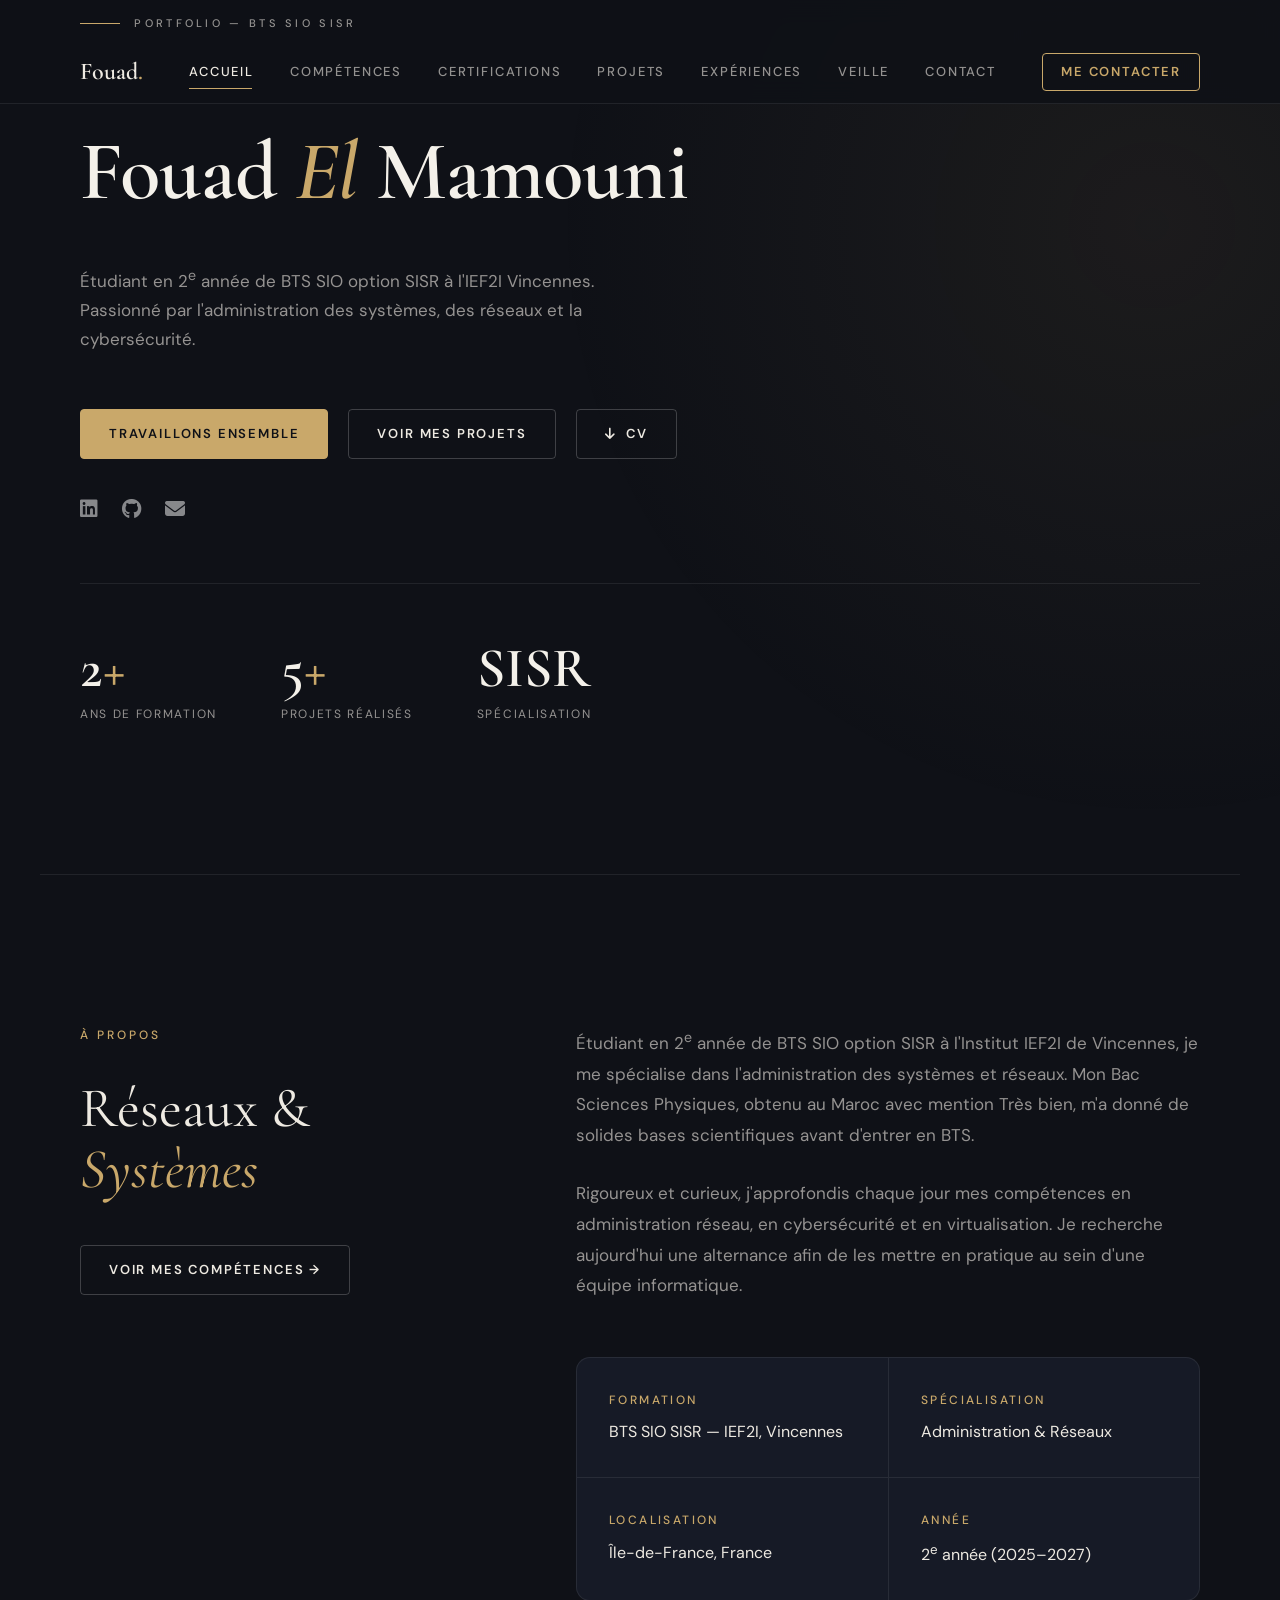
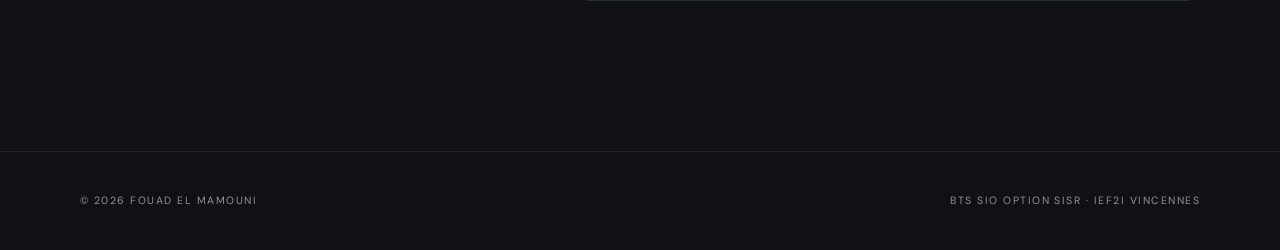
==== commit 570b3163: "Add files via upload" ====
--- a/index.html
+++ b/index.html
@@ -50,6 +50,7 @@
                 <li><a href="certifications.html">Certifications</a></li>
                 <li><a href="projets.html">Projets</a></li>
                 <li><a href="experiences.html">Expériences</a></li>
+                <li><a href="veille.html">Veille</a></li>
                 <li><a href="contact.html">Contact</a></li>
             </ul>
         </nav>
--- a/style.css
+++ b/style.css
@@ -37,6 +37,14 @@
 }
 
 /* À partir de 1200px : écart normal entre les liens du menu (36px) */
+/* De 1024 à 1099px, le header est sur une ligne mais l'espace est juste pour les 7 liens :
+   écart réduit pour que le bouton « Me contacter » ne passe pas à la ligne */
+@media (min-width: 1024px) and (max-width: 1099px) {
+    :root {
+        --ecart-menu: 12px;
+    }
+}
+
 @media (min-width: 1200px) {
     :root {
         --ecart-menu: 36px;
@@ -187,7 +195,7 @@
 
 nav ul {
     display: flex;
-    gap: var(--ecart-menu);       /* 28px sur mobile, 22px de 900 à 1199px, 36px dès 1200px (voir :root) */
+    gap: var(--ecart-menu);       /* 28px sur mobile, 22px de 900 à 1199px (12px de 1024 à 1099px), 36px dès 1200px (voir :root) */
     width: max-content;           /* les liens restent sur une seule ligne */
     margin: 0;
     padding: 0 var(--gouttiere);  /* le 1er lien s'aligne sur le logo */
@@ -1456,6 +1464,157 @@
     font-weight: 700;
 }
 
+/* ===== 12 quater. Veille technologique ===== */
+/* Paragraphe de définition, en gris clair */
+.texte-veille {
+    max-width: 70ch;
+    margin-bottom: 2.5rem;
+    color: var(--texte-doux);
+}
+
+/* La carte arrondie autour du tableau : sur mobile, le tableau défile
+   horizontalement à l'intérieur, sans élargir la page */
+.tableau-defilant {
+    overflow-x: auto;
+    background-color: var(--carte);
+    border: 1px solid var(--bordure);
+    border-radius: var(--rayon);
+}
+
+/* Le tableau comparatif IPv4 / IPv6 */
+.tableau-comparatif {
+    width: 100%;
+    min-width: 560px; /* en dessous, la carte défile au lieu d'écraser les colonnes */
+    border-collapse: collapse;
+    font-size: 0.9rem;
+    text-align: left;
+}
+
+.tableau-comparatif th,
+.tableau-comparatif td {
+    padding: 1rem 1.25rem;
+    border-bottom: 1px solid var(--bordure); /* fines lignes entre les rangées */
+    vertical-align: top;
+}
+
+/* Pas de ligne sous la dernière rangée (la bordure de la carte suffit) */
+.tableau-comparatif tbody tr:last-child th,
+.tableau-comparatif tbody tr:last-child td {
+    border-bottom: none;
+}
+
+/* Ligne d'en-tête : petites majuscules espacées */
+.tableau-comparatif thead th {
+    color: var(--texte-doux);
+    font-size: 0.7rem;
+    font-weight: 500;
+    letter-spacing: 0.16em;
+    text-transform: uppercase;
+}
+
+/* Première colonne (les critères) en blanc */
+.tableau-comparatif tbody th {
+    color: var(--texte);
+    font-weight: 500;
+}
+
+/* Colonne IPv4 en gris clair */
+.tableau-comparatif td {
+    color: var(--texte-doux);
+}
+
+/* Colonne IPv6 en doré (en-tête compris) */
+.tableau-comparatif th:nth-child(3),
+.tableau-comparatif td:nth-child(3) {
+    color: var(--or);
+}
+
+/* Grille des enjeux : 1 colonne sur mobile (2 colonnes sur ordinateur, voir plus bas) */
+.grille-enjeux {
+    display: grid;
+    grid-template-columns: 1fr;
+    gap: 1.5rem;
+}
+
+/* Une carte d'enjeu : icône dorée, titre blanc, texte gris clair */
+.carte-enjeu {
+    padding: 2rem 1.5rem;
+    background-color: var(--carte);
+    border: 1px solid var(--bordure);
+    border-radius: var(--rayon);
+    transition: border-color 0.3s;
+}
+
+.carte-enjeu:hover {
+    border-color: var(--bordure-or);
+}
+
+.carte-enjeu i {
+    display: block;
+    margin-bottom: 1.25rem;
+    color: var(--or);
+    font-size: 1.6rem;
+}
+
+.carte-enjeu h4 {
+    margin: 0 0 0.75rem;
+    font-family: var(--serif);
+    font-size: 1.6rem;
+    font-weight: 500;
+    line-height: 1.15;
+    color: var(--texte);
+}
+
+.carte-enjeu p {
+    margin: 0;
+    color: var(--texte-doux);
+    font-size: 0.92rem;
+}
+
+/* Encart « En résumé » : une carte avec une bordure dorée à gauche */
+.encart-resume {
+    margin-top: 2.5rem;
+    padding: 2rem 1.5rem;
+    background-color: var(--carte);
+    border: 1px solid var(--bordure);
+    border-left: 3px solid var(--or);
+    border-radius: 0 var(--rayon) var(--rayon) 0; /* le côté doré reste droit */
+}
+
+.encart-resume p:last-child {
+    margin: 0;
+    color: var(--texte);
+    font-size: 1.05rem;
+}
+
+/* Sources : en bas de la page, petit texte gris et liens dorés */
+.sources-veille {
+    margin-top: 5rem;
+    padding-top: 2rem;
+    border-top: 1px solid var(--bordure);
+    color: var(--texte-doux);
+    font-size: 0.8rem;
+}
+
+.sources-veille ul {
+    margin: 0;
+    padding: 0;
+    list-style: none;
+}
+
+.sources-veille li + li {
+    margin-top: 0.6rem;
+}
+
+.sources-veille a {
+    color: var(--or);
+    overflow-wrap: anywhere; /* un long titre ne déborde jamais sur mobile */
+}
+
+.sources-veille a:hover {
+    text-decoration: underline;
+}
+
 /* ===== 13. Contact ===== */
 #contact {
     padding-bottom: 7rem;
@@ -1836,6 +1995,16 @@
         padding: 2.75rem 2.5rem;
     }
 
+    /* Veille : les 4 cartes d'enjeux en 2 colonnes */
+    .grille-enjeux {
+        grid-template-columns: repeat(2, 1fr);
+    }
+
+    .carte-enjeu,
+    .encart-resume {
+        padding: 2.5rem;
+    }
+
     /* Diplômes et langues : le nom à gauche, le détail à droite */
     .lignes div {
         flex-direction: row;
